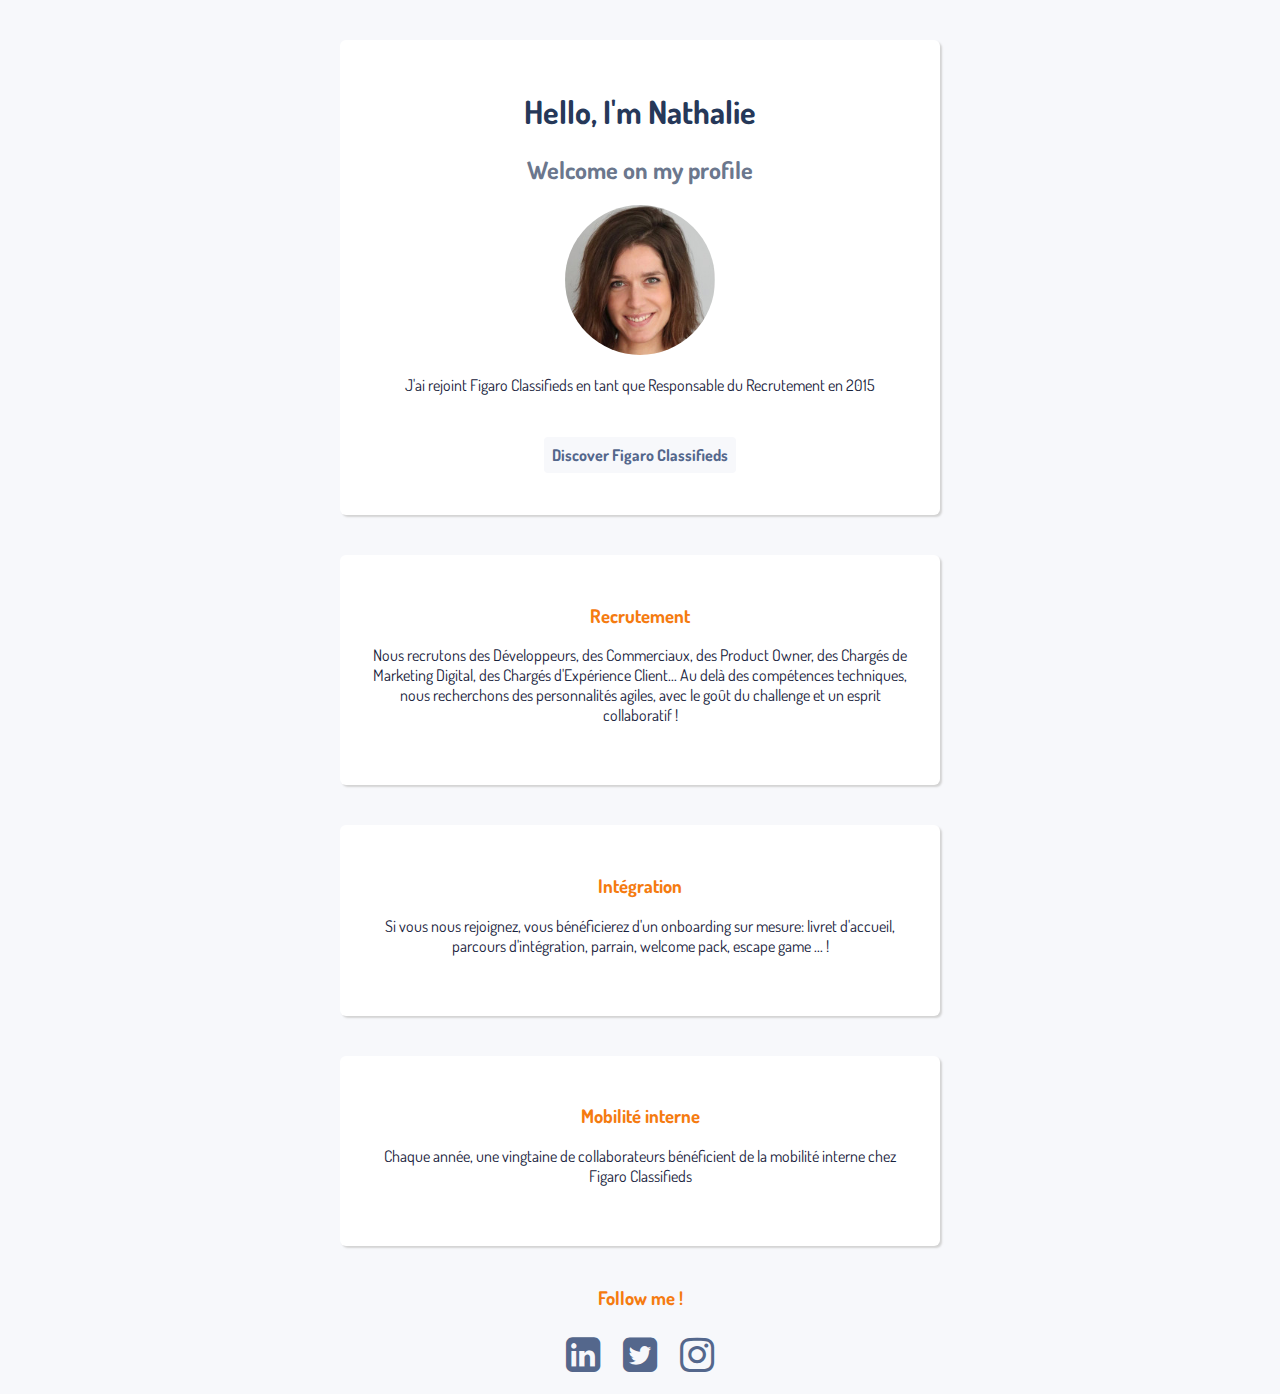
==== index.html @ d9b55500 "Initial commit" ====
<!DOCTYPE html>
<html>

<head> 
	<link rel="stylesheet" type="text/css" href="https://stackpath.bootstrapcdn.com/font-awesome/4.7.0/css/font-awesome.min.css">
	<link rel="stylesheet" href="style.css">
	<link href="https://fonts.googleapis.com/css?family=Dosis&display=swap" rel="stylesheet">
</head>

<body>

	<div class="container">
		<div class="card-white">
			<h1>Hello, I'm Nathalie</h1>	
			<h2>Welcome on my profile</h2>
			<img src="images/Nat.jpg" id="img-circle">
			<p>
				J'ai rejoint Figaro Classifieds en tant que Responsable du Recrutement en 2015
			</p>
			<div id="button-box">
				<a href="https://www.figaroclassifieds.fr/" target="_blank" class="button-blue"> Discover Figaro Classifieds</a>
				
			</div>
		</div>


		<div class="card-white">
			<h3>Recrutement</h3>
			<p>Nous recrutons des Développeurs, des Commerciaux, des Product Owner, des Chargés de Marketing Digital, des Chargés d'Expérience Client... 
			Au delà des compétences techniques, nous recherchons des personnalités agiles, avec le goût du challenge et un esprit collaboratif !</p>
		</div>

		<div class="card-white">
			<h3>Intégration</h3>
			<p>Si vous nous rejoignez, vous bénéficierez d'un onboarding sur mesure: livret d'accueil, parcours d'intégration, parrain, welcome pack, escape game ...  !</p>
		</div>

		<div class="card-white">
			<h3>Mobilité interne</h3>
			<p>Chaque année, une vingtaine de collaborateurs bénéficient de la mobilité interne chez Figaro Classifieds </p>
		</div>

		<div id="social-links">
			<h3>Follow me !</h3>
			<ul class="list-inline">
	  		<li class="text-50px"><a href="https://www.linkedin.com/in/nathalie-porcher-7500b1b/" target="_blank"><i class="fa fa-linkedin-square" aria-hidden="true"></i></a></li>
	  		<li class="text-50px"><a href="https://twitter.com/nathalieporcher/" target="_blank"><i class="fa fa-twitter-square" aria-hidden="true"></i></a></li>
	  		<li class="text-50px"><a href="https://twitter.com/nathalieporcher/" target="_blank"><i class="fa fa-instagram" aria-hidden="true"></i></a></li>
			</ul>
		</div>
		
	</div>

</body>
---- style.css ----
body {
color: #17223b;
background-color: #f7f8fb ;
font-family: 'Dosis', sans-serif;
text-align: center;
}

.container {
	width: 600px;
	margin:0px auto;

}



.card-white {
    background-color: white;
    margin: 40px 0px;
    padding: 30px;
    border-radius: 6px;
    box-shadow: 2px 2px 2px lightgrey;
}

#social-links {
    background-color: #f7f8fb;
}

a{text-decoration: none;
color: #54678c; font-weight: 700;
transition: color 0.3s ease;}

a:hover {
color: #17223b;
text-decoration: none;}


h1, h2, h3{font-family: 'Dosis', sans-serif;}

h1{
	color: #263859;
}

h2{letter-spacing:8;
color: #6b778d;}

h3{color: #f57b10}

p{margin-bottom: 30px;}


#img-circle{
    width: 150px;
    border-radius: 50%;
}

.button-blue{ 
    border-radius: 4px;
    padding: 8px;
    background-color: #f7f8fb;
    color: white
    opacity: 0.8;
  	transition: opacity 0.5s ease;
}

.button-blue:hover{
	color: grey; 
	opacity: 1;
 }

.list-inline {
  list-style: none; /* kill the bullet points */
  padding-left: 0px; /* kill remaining padding left */
}
.list-inline > li {
  display: inline; /* change list item behavior to inline */
  padding: 0px 10px; /* add som left/right padding between list items */
  font-size: 40px;

}

.text-50px {
	font-size: 50px;
}
#button-box {
	padding: 20px;
}

@media (max-width: 960px) {
  /* For a screen < 960px, this CSS will be read */
  .container {
    width: 500px;
  }
}
@media (max-width: 720px) {
  /* For a screen < 720px, this CSS will be read */
  .container {
    width: 400px;
  }
}
@media (max-width: 540px) {
  /* For a screen < 540px, this CSS will be read */
  .container {
    width: 100%;
  }
  .button-blue {
  	padding: 20px 40px;

  }
}
@media (max-width: 360px) {
  /* For a screen < 540px, this CSS will be read */

}
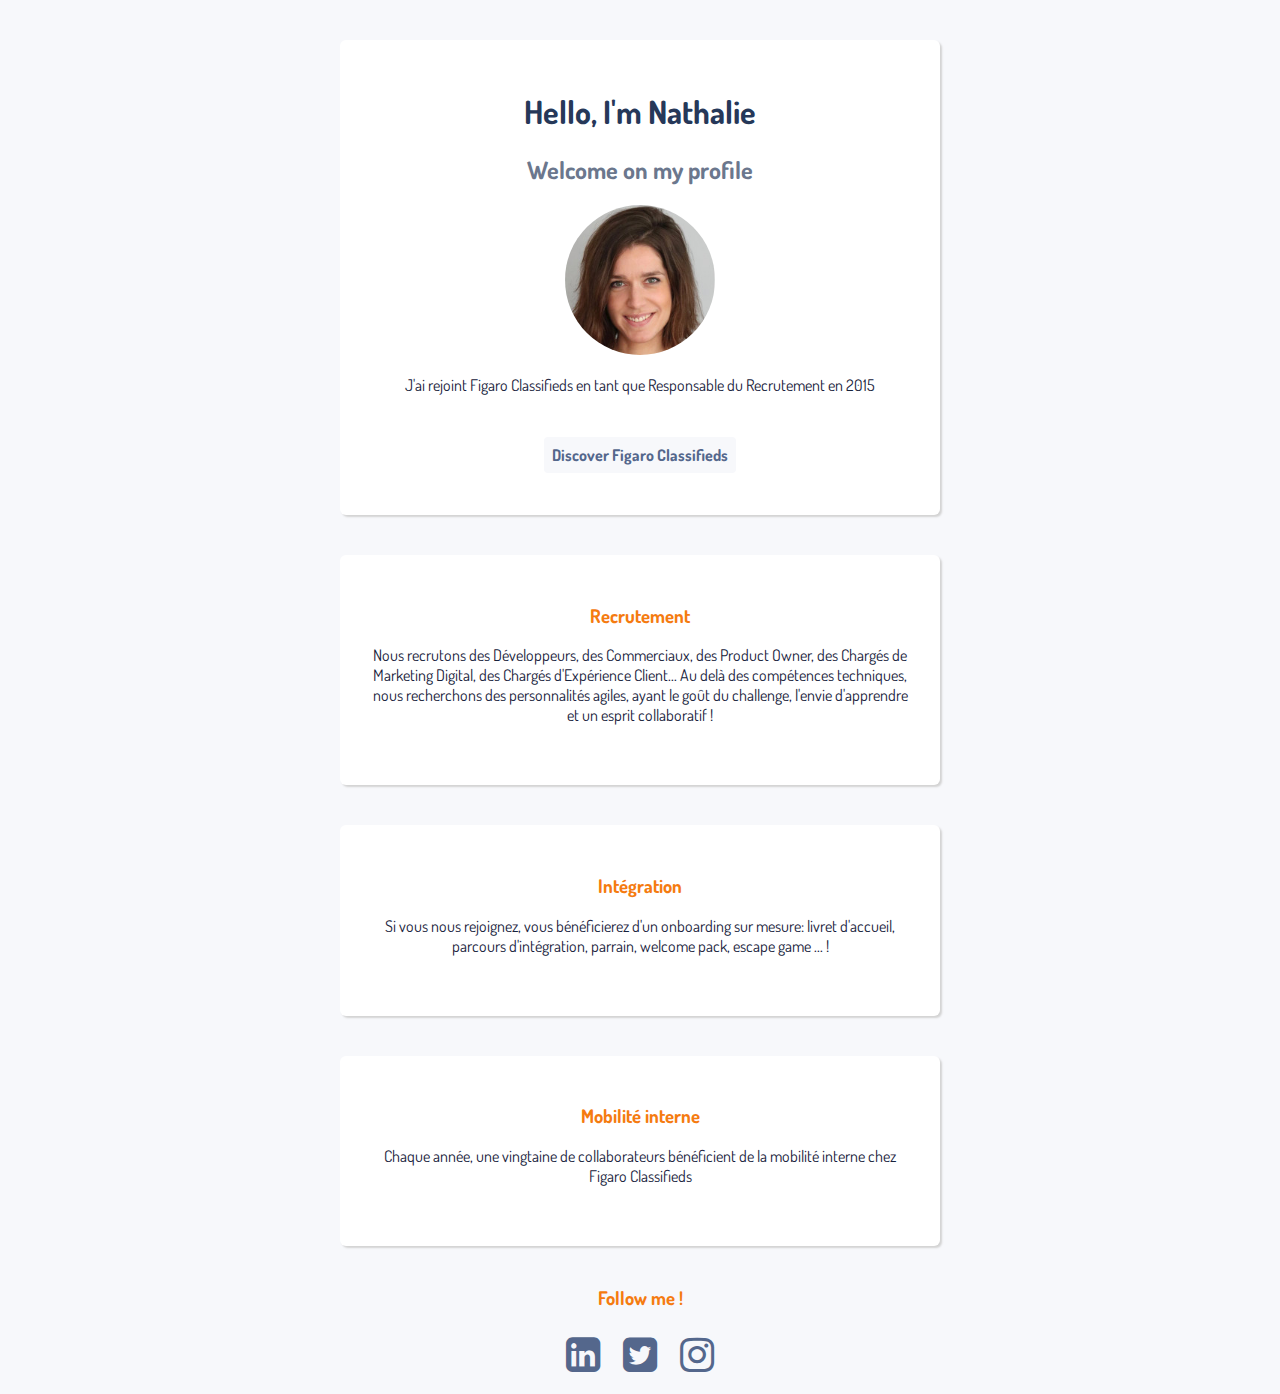
==== commit cb88023e: "Update index.html" ====
--- a/index.html
+++ b/index.html
@@ -27,7 +27,8 @@
 		<div class="card-white">
 			<h3>Recrutement</h3>
 			<p>Nous recrutons des Développeurs, des Commerciaux, des Product Owner, des Chargés de Marketing Digital, des Chargés d'Expérience Client... 
-			Au delà des compétences techniques, nous recherchons des personnalités agiles, avec le goût du challenge et un esprit collaboratif !</p>
+				
+			Au delà des compétences techniques, nous recherchons des personnalités agiles, ayant le goût du challenge, l'envie d'apprendre et un esprit collaboratif !</p>
 		</div>
 
 		<div class="card-white">
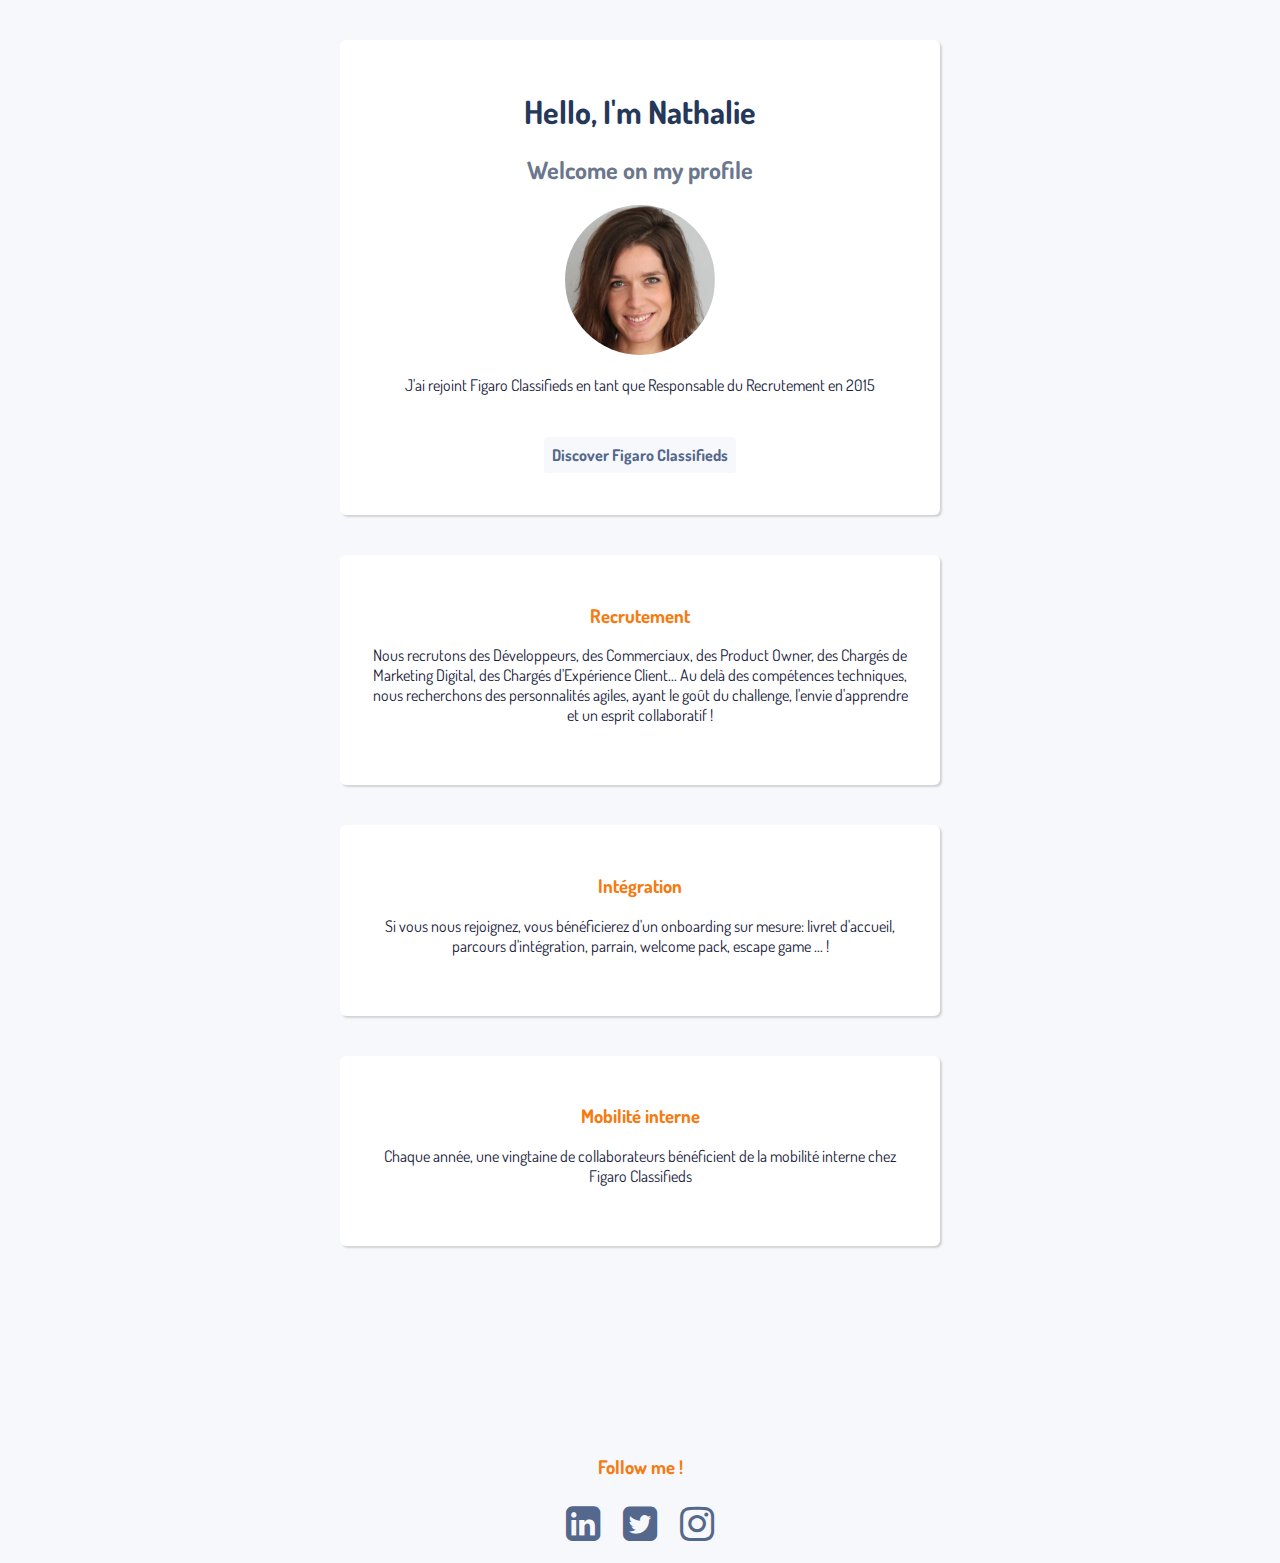
==== commit c647acb3: "Modif" ====
--- a/index.html
+++ b/index.html
@@ -2,9 +2,14 @@
 <html>
 
 <head> 
+	<title>Nathalie's profile</title>
+	<meta name="description" content="Welcome to my profile page">
+	<meta charset="UTF-8">
 	<link rel="stylesheet" type="text/css" href="https://stackpath.bootstrapcdn.com/font-awesome/4.7.0/css/font-awesome.min.css">
 	<link rel="stylesheet" href="style.css">
 	<link href="https://fonts.googleapis.com/css?family=Dosis&display=swap" rel="stylesheet">
+	<script src='https://api.mapbox.com/mapbox-gl-js/v1.0.0/mapbox-gl.js'></script>
+	<link href='https://api.mapbox.com/mapbox-gl-js/v1.0.0/mapbox-gl.css' rel='stylesheet' />
 </head>
 
 <body>
@@ -27,7 +32,7 @@
 		<div class="card-white">
 			<h3>Recrutement</h3>
 			<p>Nous recrutons des Développeurs, des Commerciaux, des Product Owner, des Chargés de Marketing Digital, des Chargés d'Expérience Client... 
-				
+
 			Au delà des compétences techniques, nous recherchons des personnalités agiles, ayant le goût du challenge, l'envie d'apprendre et un esprit collaboratif !</p>
 		</div>
 
@@ -40,6 +45,21 @@
 			<h3>Mobilité interne</h3>
 			<p>Chaque année, une vingtaine de collaborateurs bénéficient de la mobilité interne chez Figaro Classifieds </p>
 		</div>
+
+		<div id='map'></div>
+			<script>
+			mapboxgl.accessToken = 'pk.eyJ1IjoibmF0aGFsaWVmYyIsImEiOiJjang0cTN0ZmcwY2F0NGFydWJrc2cwczRwIn0.QUe1YcLV2CoNzi7OllRNkQ';
+			var map = new mapboxgl.Map({
+			container: 'map',
+			style: 'mapbox://styles/mapbox/streets-v10',
+			center: [2.3372273,48.8724159],
+			zoom:9
+			});
+			var marker = new mapboxgl.Marker()
+			.setLngLat([2.3372273,48.8724159])
+			.addTo(map);
+
+		</script>
 
 		<div id="social-links">
 			<h3>Follow me !</h3>
--- a/style.css
+++ b/style.css
@@ -2,18 +2,19 @@
 color: #17223b;
 background-color: #f7f8fb ;
 font-family: 'Dosis', sans-serif;
-text-align: center;
+
 }
 
 .container {
 	width: 600px;
 	margin:0px auto;
 
+
 }
 
 
-
 .card-white {
+		text-align: center;
     background-color: white;
     margin: 40px 0px;
     padding: 30px;
@@ -22,6 +23,7 @@
 }
 
 #social-links {
+		text-align: center;
     background-color: #f7f8fb;
 }
 
@@ -46,6 +48,12 @@
 h3{color: #f57b10}
 
 p{margin-bottom: 30px;}
+
+#map {
+	width: 600px;
+	height: 150px;
+	margin: : 0px auto;
+}
 
 
 #img-circle{
@@ -106,6 +114,7 @@
   	padding: 20px 40px;
 
   }
+  #map {width: 100%;}
 }
 @media (max-width: 360px) {
   /* For a screen < 540px, this CSS will be read */
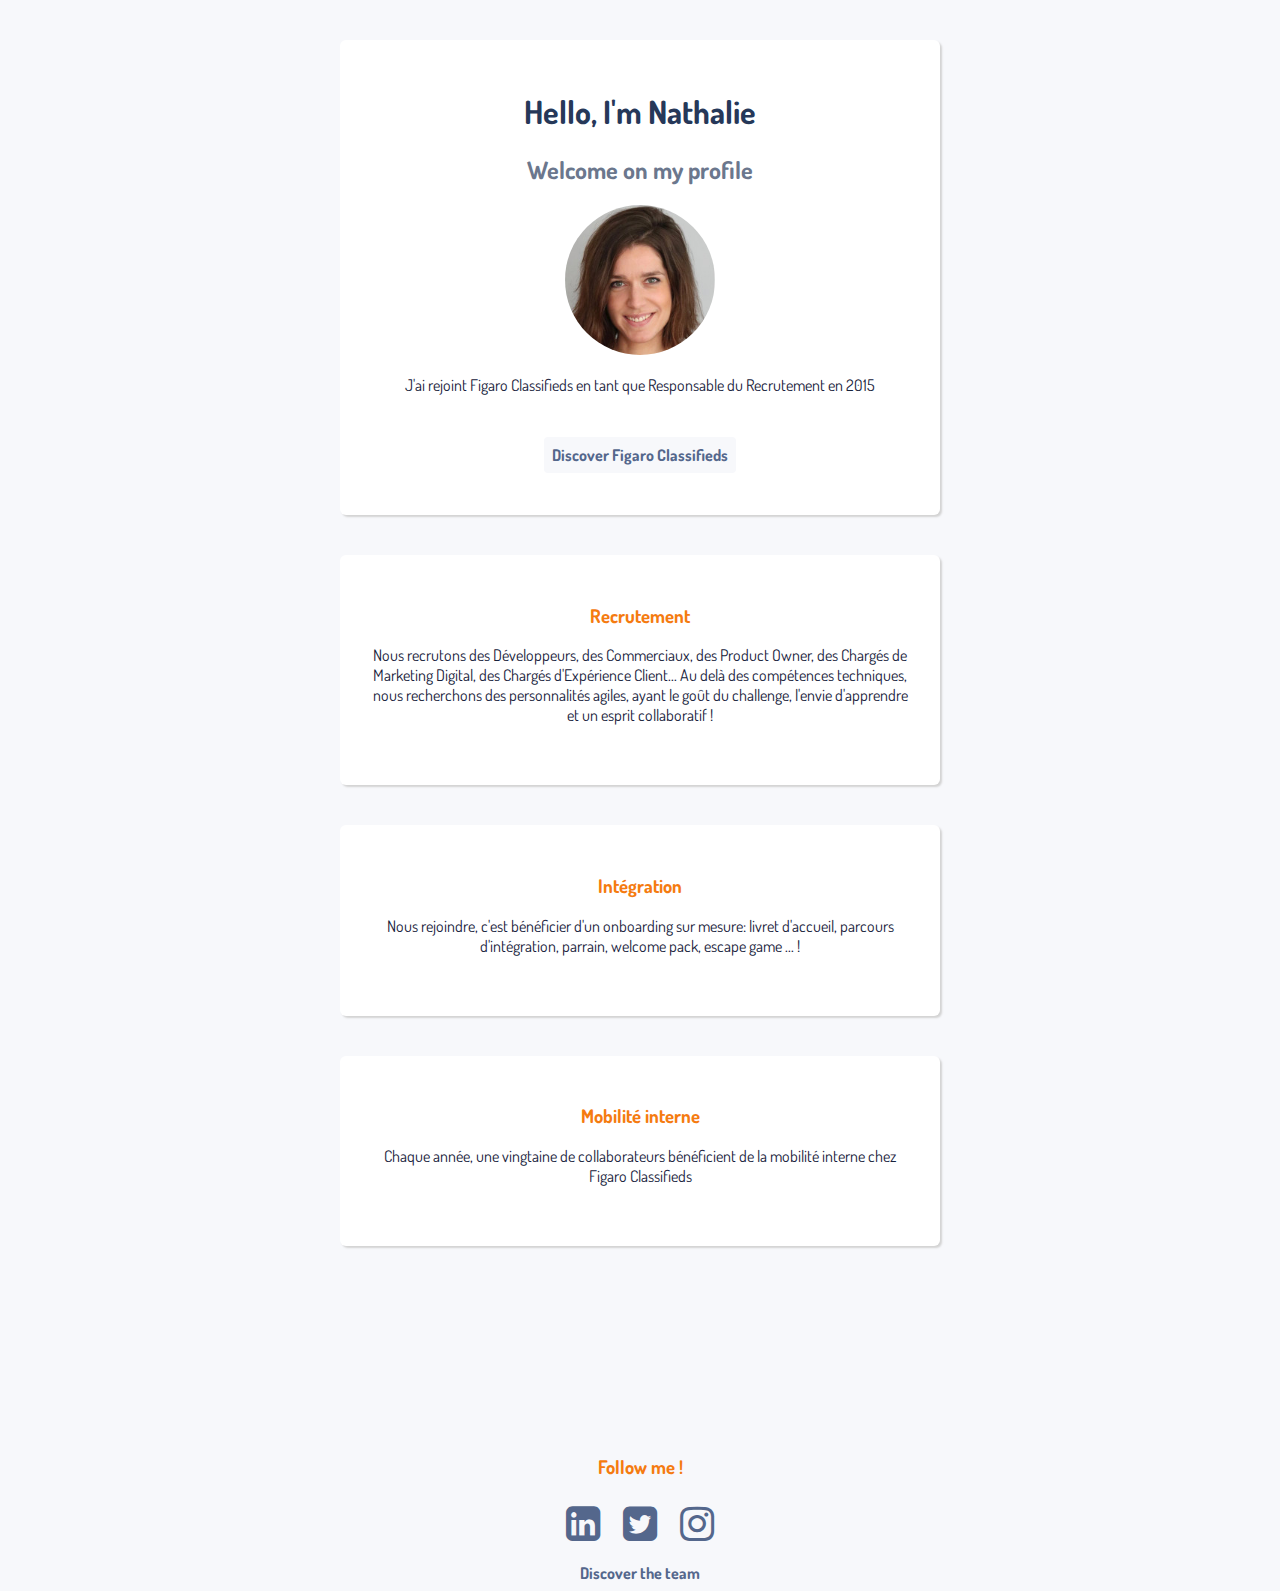
==== commit ff08f84b: "The team" ====
--- a/index.html
+++ b/index.html
@@ -38,7 +38,7 @@
 
 		<div class="card-white">
 			<h3>Intégration</h3>
-			<p>Si vous nous rejoignez, vous bénéficierez d'un onboarding sur mesure: livret d'accueil, parcours d'intégration, parrain, welcome pack, escape game ...  !</p>
+			<p>Nous rejoindre, c'est bénéficier d'un onboarding sur mesure: livret d'accueil, parcours d'intégration, parrain, welcome pack, escape game ...  !</p>
 		</div>
 
 		<div class="card-white">
@@ -68,6 +68,7 @@
 	  		<li class="text-50px"><a href="https://twitter.com/nathalieporcher/" target="_blank"><i class="fa fa-twitter-square" aria-hidden="true"></i></a></li>
 	  		<li class="text-50px"><a href="https://twitter.com/nathalieporcher/" target="_blank"><i class="fa fa-instagram" aria-hidden="true"></i></a></li>
 			</ul>
+			<a href="team.html">Discover the team</a>
 		</div>
 		
 	</div>
--- a/style.css
+++ b/style.css
@@ -80,10 +80,17 @@
   padding-left: 0px; /* kill remaining padding left */
 }
 .list-inline > li {
-  display: inline; /* change list item behavior to inline */
+  display: inline-block; /* change list item behavior to inline */
   padding: 0px 10px; /* add som left/right padding between list items */
   font-size: 40px;
 
+}
+.list-inline > li > p {
+	font-size: 20px;
+}
+
+.padded.xl {
+	padding-top: 100px;
 }
 
 .text-50px {
